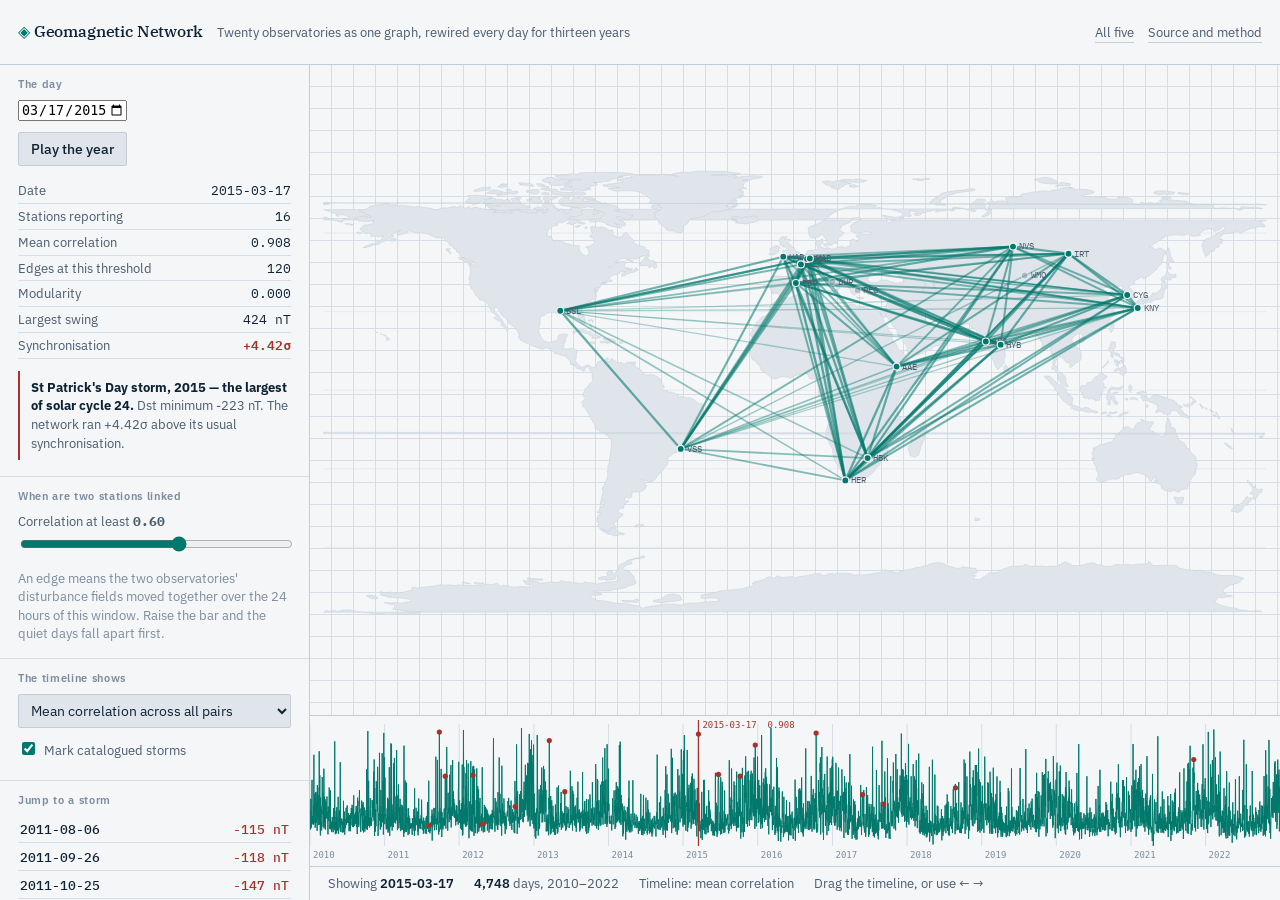
==== docs/index.html @ 4f9957ae "Move the site to the docs root and link back to the index The site folder had been nested one level " ====
<!doctype html>
<html lang="en">
<head>
<meta charset="utf-8">
<meta name="viewport" content="width=device-width, initial-scale=1">
<title>Geomagnetic Network</title>
<meta name="description" content="Twenty magnetic observatories as a correlation graph, one day at a time, 2010-2022.">
<link rel="icon" href="data:image/svg+xml,<svg xmlns='http://www.w3.org/2000/svg' viewBox='0 0 16 16'><circle cx='3' cy='5' r='1.8' fill='%2300786B'/><circle cx='13' cy='4' r='1.8' fill='%2300786B'/><circle cx='8' cy='12' r='1.8' fill='%2300786B'/><path d='M3 5 13 4 8 12Z' fill='none' stroke='%2300786B' stroke-width='1.2'/></svg>">
<link rel="stylesheet" href="css/plate.css">
<link rel="stylesheet" href="css/app.css">
</head>
<body>
<div class="shell">
  <header class="masthead">
    <h1><span class="mark">◈</span> Geomagnetic Network</h1>
    <p class="tagline">Twenty observatories as one graph, rewired every day for thirteen years</p>
    <a href="https://rostam.github.io/labs/">All five</a>
    <a href="https://github.com/rostam/geomagnetic-graph">Source and method</a>
  </header>

  <aside class="rail">
    <div class="group">
      <h2>The day</h2>
      <div class="field">
        <input type="date" id="date" min="2010-01-01" max="2022-12-31">
      </div>
      <div class="field">
        <button id="play">Play the year</button>
      </div>
      <dl class="stats" id="dayStats"></dl>
      <div id="stormNote"></div>
    </div>

    <div class="group">
      <h2>When are two stations linked</h2>
      <div class="field">
        <label for="thr">Correlation at least <b id="thrVal" class="num">0.60</b></label>
        <input type="range" id="thr" min="0.1" max="0.95" step="0.05" value="0.6">
      </div>
      <p class="hint">An edge means the two observatories' disturbance fields moved together
      over the 24 hours of this window. Raise the bar and the quiet days fall apart first.</p>
    </div>

    <div class="group">
      <h2>The timeline shows</h2>
      <div class="field">
        <select id="metric">
          <option value="mean_r">Mean correlation across all pairs</option>
          <option value="density">Edge density</option>
          <option value="modularity">Modularity — how split the network is</option>
          <option value="alg_conn">Algebraic connectivity</option>
          <option value="amplitude">Largest field swing (nT)</option>
        </select>
      </div>
      <div class="field checks">
        <label><input type="checkbox" id="showStorms" checked> Mark catalogued storms</label>
      </div>
    </div>

    <div class="group">
      <h2>Jump to a storm</h2>
      <div id="stormList" class="storm-list"></div>
    </div>
  </aside>

  <main class="stage">
    <div class="mapwrap plate-grid"><svg id="map" role="img" aria-label="observatory network"></svg></div>
    <div class="tlwrap">
      <canvas id="tl" height="150"></canvas>
    </div>
    <div class="readout" id="readout"></div>
  </main>
</div>
<script type="module" src="js/app.js"></script>
</body>
</html>
---- docs/css/plate.css ----
/* plate.css — shared chassis for the five instruments.
   Cool blueprint ground, hairline measurement grid, ink-blue type.
   Each instrument sets --sig (its signature hue) and nothing else. */

@import url('https://fonts.googleapis.com/css2?family=IBM+Plex+Mono:wght@400;500;600&family=IBM+Plex+Sans:wght@400;500;600&family=IBM+Plex+Serif:ital,wght@0,400;0,500;1,400&display=swap');

:root {
  --paper:      #E9EDF1;
  --plate:      #F4F6F8;
  --plate-sunk: #DFE5EB;
  --ink:        #0E2233;
  --ink-soft:   #4A5C6E;
  --ink-faint:  #7C8C9C;
  --rule:       #C3CDD6;
  --rule-fine:  #D6DDE4;
  --sig:        #1C56D6;
  --sig-wash:   rgba(28, 86, 214, 0.10);
  --warn:       #A8322B;
  --ok:         #1F6B4A;

  --grid: 4px;
  --rail: 310px;

  --fs-micro: 11px;
  --fs-small: 12.5px;
  --fs-base:  14px;
  --fs-lead:  16px;

  color-scheme: light dark;
}

@media (prefers-color-scheme: dark) {
  :root:not([data-theme="light"]) {
    --paper:      #0B1722;
    --plate:      #10202E;
    --plate-sunk: #0A1520;
    --ink:        #DCE6EE;
    --ink-soft:   #93A6B6;
    --ink-faint:  #64798A;
    --rule:       #263A4B;
    --rule-fine:  #1B2C3B;
    --sig-wash:   rgba(90, 145, 255, 0.16);
  }
}

:root[data-theme="dark"] {
  --paper:      #0B1722;
  --plate:      #10202E;
  --plate-sunk: #0A1520;
  --ink:        #DCE6EE;
  --ink-soft:   #93A6B6;
  --ink-faint:  #64798A;
  --rule:       #263A4B;
  --rule-fine:  #1B2C3B;
  --sig-wash:   rgba(90, 145, 255, 0.16);
}

* { box-sizing: border-box; }

html, body { height: 100%; }

body {
  margin: 0;
  background: var(--paper);
  color: var(--ink);
  font: 400 var(--fs-base)/1.5 "IBM Plex Sans", system-ui, sans-serif;
  -webkit-font-smoothing: antialiased;
}

/* The measurement grid: fine graph paper, used as the literal backdrop of
   every result stage so plots sit on a real coordinate field. */
.plate-grid {
  background-color: var(--plate);
  background-image:
    linear-gradient(var(--rule-fine) 1px, transparent 1px),
    linear-gradient(90deg, var(--rule-fine) 1px, transparent 1px);
  background-size: 22px 22px;
  background-position: -1px -1px;
}

/* --- shell ---------------------------------------------------------------- */

.shell {
  display: grid;
  grid-template-columns: var(--rail) 1fr;
  grid-template-rows: auto 1fr;
  height: 100dvh;
}

.masthead {
  grid-column: 1 / -1;
  display: flex;
  align-items: baseline;
  gap: 14px;
  padding: 10px 18px;
  border-bottom: 1px solid var(--rule);
  background: var(--plate);
}

.masthead h1 {
  margin: 0;
  font: 500 var(--fs-lead)/1.2 "IBM Plex Serif", Georgia, serif;
  letter-spacing: -0.01em;
}

.masthead h1 .mark { color: var(--sig); }

.masthead .tagline {
  color: var(--ink-soft);
  font-size: var(--fs-small);
  margin-right: auto;
}

.masthead a {
  color: var(--ink-soft);
  text-decoration: none;
  font-size: var(--fs-small);
  border-bottom: 1px solid var(--rule);
  padding-bottom: 1px;
}
.masthead a:hover { color: var(--sig); border-color: var(--sig); }

.rail {
  border-right: 1px solid var(--rule);
  background: var(--plate);
  overflow-y: auto;
  padding: 0 0 40px;
}

.stage {
  overflow: auto;
  position: relative;
}

/* --- rail controls -------------------------------------------------------- */

.group {
  border-bottom: 1px solid var(--rule-fine);
  padding: 14px 18px 16px;
}

.group > h2 {
  margin: 0 0 10px;
  font: 600 var(--fs-micro)/1 "IBM Plex Sans", sans-serif;
  letter-spacing: 0.06em;
  color: var(--ink-faint);
  text-transform: none;
}

.field { margin-bottom: 11px; }
.field:last-child { margin-bottom: 0; }

.field > label {
  display: block;
  font-size: var(--fs-small);
  color: var(--ink-soft);
  margin-bottom: 4px;
}

select, input[type="text"], input[type="number"] {
  width: 100%;
  padding: 6px 8px;
  border: 1px solid var(--rule);
  border-radius: 2px;
  background: var(--plate-sunk);
  color: var(--ink);
  font: 400 var(--fs-base)/1.3 "IBM Plex Sans", sans-serif;
}

input[type="range"] { width: 100%; accent-color: var(--sig); }

select:focus-visible, input:focus-visible, button:focus-visible, .seg button:focus-visible {
  outline: 2px solid var(--sig);
  outline-offset: 1px;
}

button {
  font: 500 var(--fs-base)/1.3 "IBM Plex Sans", sans-serif;
  padding: 7px 12px;
  border: 1px solid var(--rule);
  border-radius: 2px;
  background: var(--plate-sunk);
  color: var(--ink);
  cursor: pointer;
}
button:hover:not(:disabled) { border-color: var(--sig); color: var(--sig); }
button:disabled { opacity: 0.45; cursor: default; }

button.primary {
  background: var(--sig);
  border-color: var(--sig);
  color: #fff;
  width: 100%;
}
button.primary:hover:not(:disabled) { filter: brightness(1.12); color: #fff; }

/* segmented control */
.seg { display: flex; border: 1px solid var(--rule); border-radius: 2px; overflow: hidden; }
.seg button {
  flex: 1;
  border: 0;
  border-radius: 0;
  border-left: 1px solid var(--rule);
  background: var(--plate-sunk);
  padding: 6px 4px;
  font-size: var(--fs-small);
}
.seg button:first-child { border-left: 0; }
.seg button[aria-pressed="true"] {
  background: var(--sig);
  color: #fff;
}

/* --- data typography ------------------------------------------------------ */

.num, td.num, .mono {
  font-family: "IBM Plex Mono", ui-monospace, monospace;
  font-variant-numeric: tabular-nums;
}

table.plate-table {
  width: 100%;
  border-collapse: collapse;
  font-size: var(--fs-small);
}

.plate-table th {
  text-align: left;
  font-weight: 600;
  color: var(--ink-faint);
  font-size: var(--fs-micro);
  letter-spacing: 0.04em;
  padding: 6px 10px;
  border-bottom: 1px solid var(--rule);
  background: var(--plate);
  position: sticky;
  top: 0;
  z-index: 2;
}

.plate-table td {
  padding: 6px 10px;
  border-bottom: 1px solid var(--rule-fine);
}

.plate-table td.num, .plate-table th.num { text-align: right; }
.plate-table tbody tr:hover { background: var(--sig-wash); }

/* --- statements (mathematical / quoted) ----------------------------------- */

.statement {
  font: 400 var(--fs-lead)/1.45 "IBM Plex Serif", Georgia, serif;
}

.readout {
  border-top: 1px solid var(--rule);
  background: var(--plate);
  padding: 7px 18px;
  font-size: var(--fs-small);
  color: var(--ink-soft);
  display: flex;
  gap: 20px;
  flex-wrap: wrap;
}
.readout b { font-weight: 600; color: var(--ink); }

.empty {
  padding: 40px 28px;
  max-width: 62ch;
  color: var(--ink-soft);
}
.empty h3 {
  font: 500 19px/1.3 "IBM Plex Serif", Georgia, serif;
  color: var(--ink);
  margin: 0 0 8px;
}

.bar {
  height: 3px;
  background: var(--plate-sunk);
  overflow: hidden;
}
.bar > i {
  display: block;
  height: 100%;
  background: var(--sig);
  width: 0;
  transition: width 0.12s linear;
}

/* --- responsive ----------------------------------------------------------- */

@media (max-width: 880px) {
  .shell {
    grid-template-columns: 1fr;
    grid-template-rows: auto auto 1fr;
    height: auto;
    min-height: 100dvh;
  }
  .rail {
    border-right: 0;
    border-bottom: 1px solid var(--rule);
    max-height: none;
  }
  .stage { padding-inline: 0; }
  body { padding: 0; }
}

@media (prefers-reduced-motion: reduce) {
  * { animation-duration: 0.01ms !important; transition-duration: 0.01ms !important; }
}
---- docs/css/app.css ----
:root { --sig: #00786B; }
@media (prefers-color-scheme: dark) { :root:not([data-theme="light"]) { --sig: #34BFAC; } }

.hint { font-size: var(--fs-small); color: var(--ink-faint); line-height: 1.45; margin: 9px 0 0; }
.checks label { display: block; font-size: var(--fs-small); color: var(--ink-soft); cursor: pointer; }
.checks input { accent-color: var(--sig); margin-right: 6px; }

dl.stats { margin: 12px 0 0; font-size: var(--fs-small); }
dl.stats div { display: flex; justify-content: space-between; padding: 3px 0; border-bottom: 1px solid var(--rule-fine); }
dl.stats dt { color: var(--ink-soft); margin: 0; }
dl.stats dd { margin: 0; font-family: "IBM Plex Mono", monospace; font-variant-numeric: tabular-nums; }
dl.stats dd.hot { color: var(--warn); font-weight: 600; }

.storm-note {
  border-left: 2px solid var(--warn);
  padding: 7px 0 7px 11px;
  margin: 12px 0 0;
  font-size: var(--fs-small);
  color: var(--ink-soft);
}
.storm-note b { color: var(--ink); }

.storm-list { display: flex; flex-direction: column; gap: 1px; max-height: 230px; overflow-y: auto; }
.storm-list button {
  text-align: left; border: 0; border-bottom: 1px solid var(--rule-fine);
  background: transparent; padding: 5px 2px; font-size: var(--fs-small);
  display: flex; justify-content: space-between; gap: 8px; border-radius: 0;
}
.storm-list button:hover { background: var(--sig-wash); color: var(--sig); }
.storm-list .d { font-family: "IBM Plex Mono", monospace; }
.storm-list .dst { color: var(--warn); font-family: "IBM Plex Mono", monospace; }

.stage { display: flex; flex-direction: column; min-height: 0; }
.mapwrap { flex: 1; min-height: 0; position: relative; }
#map { width: 100%; height: 100%; display: block; }
.tlwrap { border-top: 1px solid var(--rule); background: var(--plate); }
#tl { width: 100%; height: 150px; display: block; cursor: crosshair; }

.land { fill: var(--plate-sunk); stroke: var(--rule); stroke-width: 0.5; }
.graticule { stroke: var(--rule-fine); stroke-width: 0.5; fill: none; }
.edge { stroke: var(--sig); fill: none; }
.stn circle { fill: var(--sig); stroke: var(--plate); stroke-width: 1.2; }
.stn.off circle { fill: var(--ink-faint); opacity: 0.45; }
.stn text {
  font-family: "IBM Plex Mono", monospace; font-size: 9px;
  fill: var(--ink-soft); pointer-events: none;
}

@media (max-width: 880px) {
  .mapwrap { height: 46vh; }
  #tl, .tlwrap { height: 120px; }
}
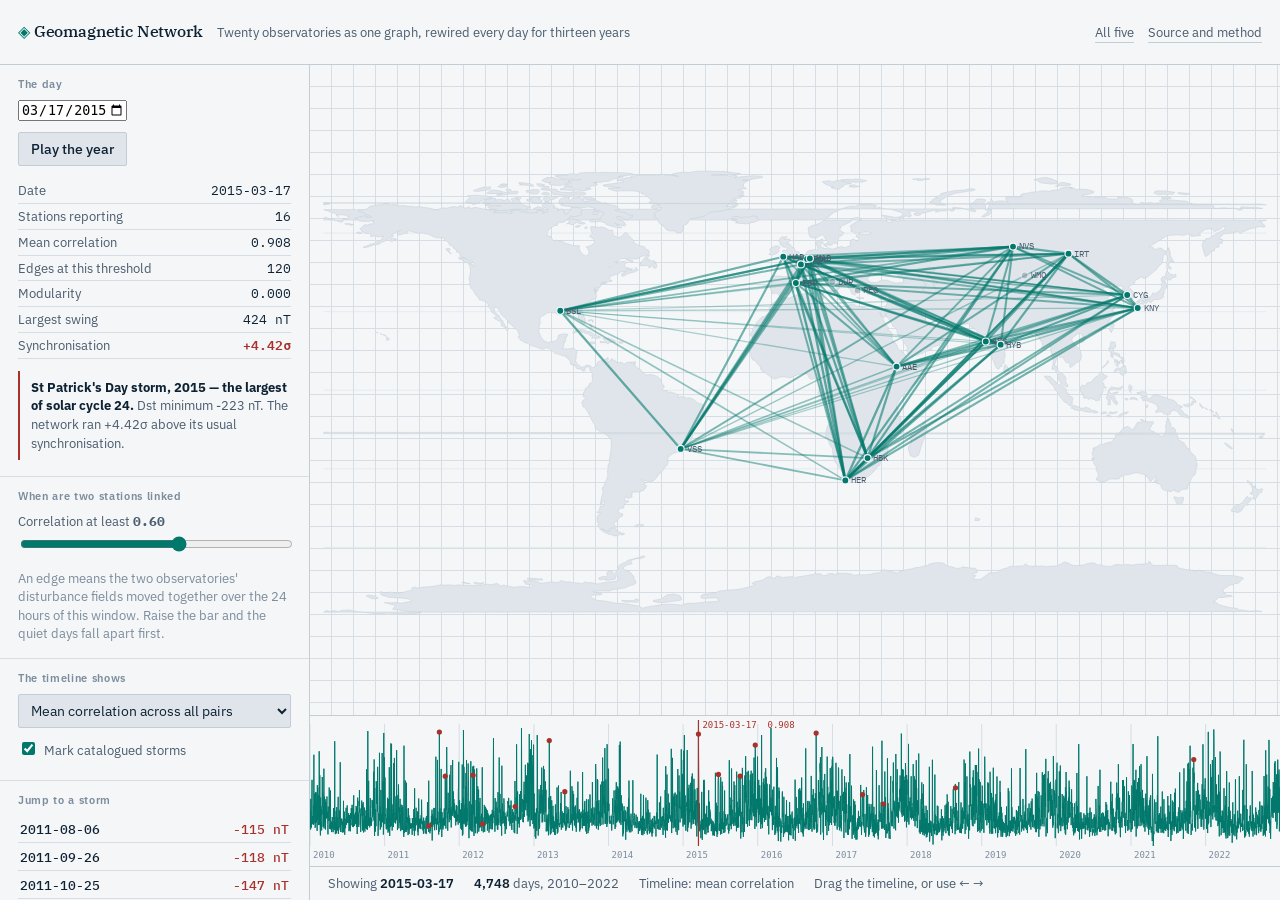
==== commit c4e10113: "Make the timeline reachable without a mouse The timeline canvas had no accessible name and was not f" ====
--- a/docs/index.html
+++ b/docs/index.html
@@ -66,7 +66,8 @@
   <main class="stage">
     <div class="mapwrap plate-grid"><svg id="map" role="img" aria-label="observatory network"></svg></div>
     <div class="tlwrap">
-      <canvas id="tl" height="150"></canvas>
+      <canvas id="tl" height="150" role="img" tabindex="0"
+              aria-label="Timeline of network synchronisation, 2010 to 2022. Use the left and right arrow keys to step one day."></canvas>
     </div>
     <div class="readout" id="readout"></div>
   </main>
--- a/docs/css/plate.css
+++ b/docs/css/plate.css
@@ -275,18 +275,6 @@
   margin: 0 0 8px;
 }
 
-.bar {
-  height: 3px;
-  background: var(--plate-sunk);
-  overflow: hidden;
-}
-.bar > i {
-  display: block;
-  height: 100%;
-  background: var(--sig);
-  width: 0;
-  transition: width 0.12s linear;
-}
 
 /* --- responsive ----------------------------------------------------------- */
 
--- a/docs/css/app.css
+++ b/docs/css/app.css
@@ -50,3 +50,5 @@
   .mapwrap { height: 46vh; }
   #tl, .tlwrap { height: 120px; }
 }
+
+#tl:focus-visible { outline: 2px solid var(--sig); outline-offset: -2px; }
